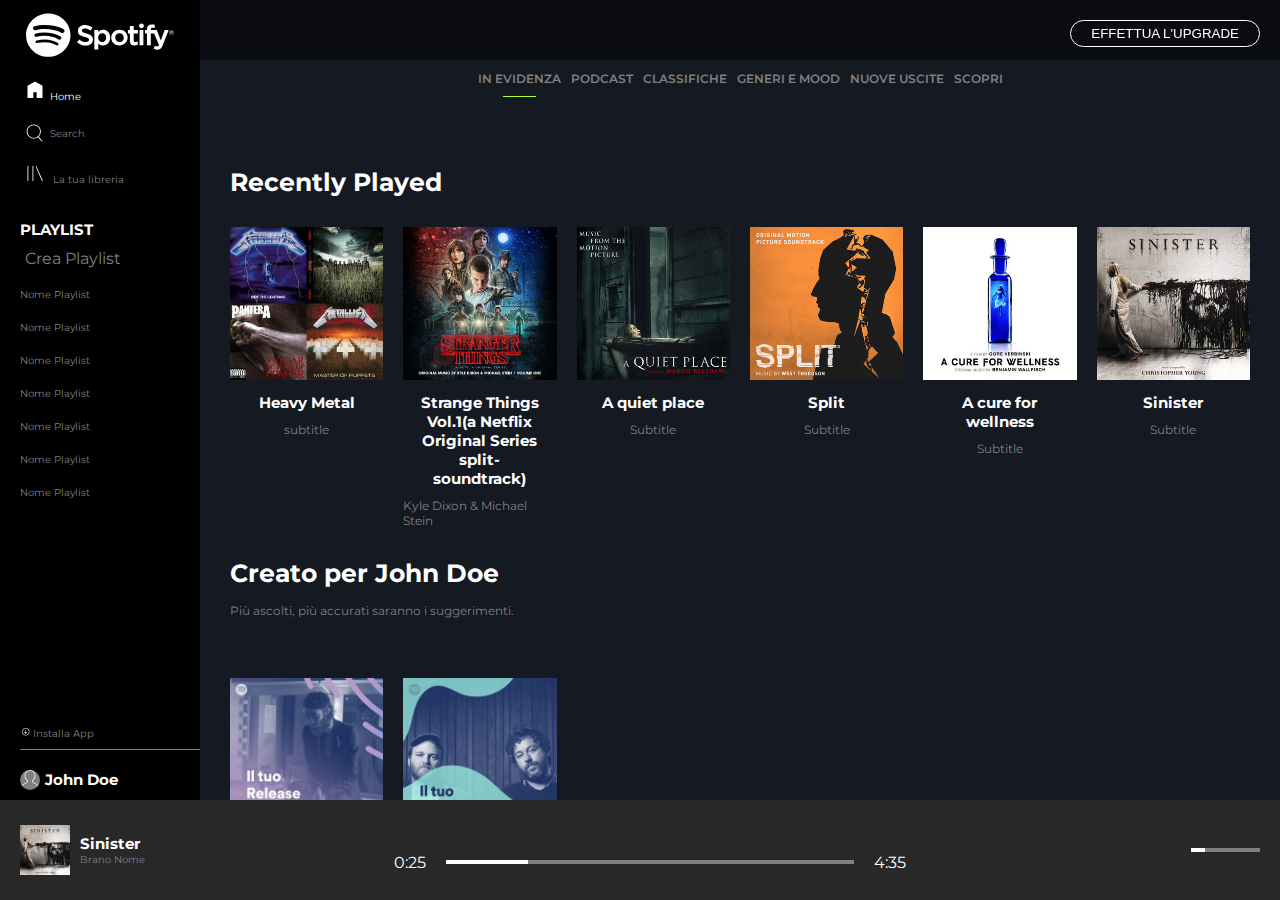
==== Bonus/index.html @ 760f502d "Esercizio completato. inizio bonus" ====
<!DOCTYPE html>
<html lang="en">
<head>
    <meta charset="UTF-8">
    <meta http-equiv="X-UA-Compatible" content="IE=edge">
    <meta name="viewport" content="width=device-width, initial-scale=1.0">
    <link rel="preconnect" href="https://fonts.googleapis.com">
    <link rel="preconnect" href="https://fonts.gstatic.com" crossorigin>
    <link href="https://fonts.googleapis.com/css2?family=Montserrat" rel="stylesheet">
    <link rel="stylesheet" href="https://cdnjs.cloudflare.com/ajax/libs/font-awesome/5.15.3/css/all.min.css" integrity="sha512-iBBXm8fW90+nuLcSKlbmrPcLa0OT92xO1BIsZ+ywDWZCvqsWgccV3gFoRBv0z+8dLJgyAHIhR35VZc2oM/gI1w==" crossorigin="anonymous" referrerpolicy="no-referrer" />
    <link rel="stylesheet" href="css/style.css">
    <title>Spotify Web</title>
</head>
<body >
    <main class="debug">
        <div class="overlay-top">
            <button>EFFETTUA L'UPGRADE</button>
        </div>
        <div class="wrapper">
            <!-- nav laterale floattante fixed (gestire la terza sezione)-->
            <nav class="left">
                <div class="logo">
                    <img id="full-logo" src="img/logo.svg" alt="logo">
                    <img id="small-logo" src="img/logo-small.svg" alt="small-logo">
                </div>
                <div class="nav-link">
                    <ul class="user-link">
                        <li class="left-border"><div class="white flex-nav">
                            <a href="#">
                                <svg viewBox="0 0 512 512" xmlns="http://www.w3.org/2000/svg"><path d="M448 463.746h-149.333v-149.333h-85.334v149.333h-149.333v-315.428l192-111.746 192 110.984v316.19z"></svg><span>Home</span></a>
                            </div>
                        </li>
                        <li>
                            <a href="#">
                                <div class="flex-nav" >
                                    <svg viewBox="0 0 512 512" xmlns="http://www.w3.org/2000/svg"><path d="M349.714 347.937l93.714 109.969-16.254 13.969-93.969-109.969q-48.508 36.825-109.207 36.825-36.826 0-70.476-14.349t-57.905-38.603-38.603-57.905-14.349-70.476 14.349-70.476 38.603-57.905 57.905-38.603 70.476-14.349 70.476 14.349 57.905 38.603 38.603 57.905 14.349 70.476q0 37.841-14.73 71.619t-40.889 58.921zM224 377.397q43.428 0 80.254-21.461t58.286-58.286 21.461-80.254-21.461-80.254-58.286-58.285-80.254-21.46-80.254 21.46-58.285 58.285-21.46 80.254 21.46 80.254 58.285 58.286 80.254 21.461z" fill-rule="evenodd"></svg>
                                    <span>Search</span>

                                </div>
                            </a>
                        </li>    
                        <li>
                            <div >
                               <a class="flex-nav" href="#">
                                   <div>
                                    <svg viewBox="0 0 512 512" xmlns="http://www.w3.org/2000/svg"><path d="M291.301 81.778l166.349 373.587-19.301 8.635-166.349-373.587zM64 463.746v-384h21.334v384h-21.334zM192 463.746v-384h21.334v384h-21.334z"></svg>
                                    <span>La tua libreria</span>
                                   </div>
                                  
                                </a>
                            </div>
                        </li>     
                    </ul>


                </div>
                <div class="playlist">
                    <h2>PLAYLIST</h2>
                    <div class="add-playlist">
                        <a href="#">
                            <i class="fas fa-plus-square"></i>
                            <span>Crea Playlist</span>
                        </a>
                    </div>
                    <ul class="name-list">
                        <li><p><a href="#"><span>Nome Playlist</span></a></p></li>
                        <li><p><a href="#"><span>Nome Playlist</span></a></p></li>
                        <li><p><a href="#"><span>Nome Playlist</span></a></p></li>
                        <li><p><a href="#"><span>Nome Playlist</span></a></p></li>
                        <li><p><a href="#"><span>Nome Playlist</span></a></p></li>
                        <li><p><a href="#"><span>Nome Playlist</span></a></p></li>
                        <li><p><a href="#"><span>Nome Playlist</span></a></p></li>
                    </ul>
                    <div class="nav-footer">
                        <div class="app-download">
                            <img class="resize-small" src="img/download.svg" alt="download">
                            <a href="#"><span>Installa App</span></a>

                        </div>
                        <div class="user-log">
                            <img class="resize-medium round-background" src="img/profile.svg" alt="user-profile-photo">
                            <h2>John Doe</h2>
                        </div>
                    </div>
                

                </div>
            </nav>
            <!-- /nav laterale -->
            <!-- sezione principale con overflow da gestire -->
            <section class="main-overflow left clearfix">
                <section class="row-nav">
                    <ul class="nostyle">
                        <li>
                            <div class="hr-li">
                               <a href="#">in evidenza</a> 
                            </div>
                            <hr>                            
                        </li>
                        <li>
                            <div class="hr-li">
                                <a href="#">podcast</a>
                            </div>
                        </li>    
                        <li>
                            <div class="hr-li">
                                <a href="#">classifiche</a>
                            </div>
                        </li>    
                        <li>
                            <div class="hr-li">
                                <a href="#">generi e mood</a>
                            </div>
                        </li>   
                        <li>
                            <div class="hr-li">
                                <a href="#">nuove uscite</a>
                            </div>
                        </li>    
                        <li>
                            <div class="hr-li">
                                <a href="#">scopri</a>
                            </div>
                        </li>    
                    </ul>
                </section>
                <section class="row">
                    <div class="title">
                        <h2>Recently Played</h2>
                    </div>
                    <div class="album">
                        <div class="img-square hover">
                                <img src="img/metal_lifting.jpg" alt="heavy metal">                            
                        </div>
                        <div class="img-square none">
                                <img src="img/metal_lifting.jpg" alt="heavy metal">
                            <div class="overlay-play"><i class="far fa-play-circle big"></i></div>
                        </div>                                     
                        <div class="album-info">
                            <h2>Heavy Metal</h2>
                            <p>subtitle</p>
                        </div>
                    </div>
                    <div class="album">
                        <div class="img-square hover">
                            <img src="img/stranger.jpeg" alt="strangerthings">
                        </div>
                        <div class="img-square none">
                            <img src="img/stranger.jpeg" alt="strangerthings">
                        <div class="overlay-play"><i class="far fa-play-circle big"></i></div>
                    </div>   
                        <div class="album-info">
                            <h2>Strange Things Vol.1(a Netflix Original Series split-soundtrack)</h2>
                            <p>Kyle Dixon & Michael Stein</p>
                        </div>
                    </div>
                    <div class="album">
                        <div class="img-square hover">
                            <img src="img/aquietplace.jpeg" alt="a quiet place">
                        </div>
                        <div class="img-square none">
                                <img src="img/aquietplace.jpeg" alt="a quiet place">
                            <div class="overlay-play"><i class="far fa-play-circle big"></i></div>
                        </div>   
                        <div class="album-info">
                            <h2>A quiet place</h2>
                            <p>Subtitle</p>
                        </div>
                    </div>
                    <div class="album">
                        <div class="img-square hover">
                            <img src="img/split.jpeg" alt="split-soundtracks">
                        </div>
                        <div class="img-square none">
                                <img src="img/split.jpeg" alt="split">
                            <div class="overlay-play"><i class="far fa-play-circle big"></i></div>
                        </div>   
                        <div class="album-info">
                            <h2>Split</h2>
                            <p>Subtitle</p>
                        </div>
                    </div>
                    <div class="album">
                        <div class="img-square hover">
                            <img src="img/cure.jpeg" alt="a cure for wellness">
                        </div>
                        <div class="img-square none">
                                <img src="img/cure.jpeg" alt="cure fo wellness">
                            <div class="overlay-play"><i class="far fa-play-circle big"></i></div>
                        </div>   
                        <div class="album-info">
                            <h2>A cure for wellness</h2>
                            <p>Subtitle</p>
                        </div>
                    </div>
                    <div class="album">
                        <div class="img-square hover">
                            <img src="img/sinister.jpeg" alt="sinister">
                        </div>
                        <div class="img-square none">
                                <img src="img/sinister.jpeg" alt="sinister">
                            <div class="overlay-play"><i class="far fa-play-circle big"></i></div>
                        </div>   
                        <div class="album-info">
                            <h2>Sinister</h2>
                            <p>Subtitle</p>
                        </div>
                    </div>

                </section>
                <section class="row">
                    <div class="title">
                        <h2>Creato per John Doe</h2>
                        <p>Più ascolti, più accurati saranno i suggerimenti.</p>
                    </div>
                    <div class="album">
                        <div class="img-square hover">
                            <img src="img/radar.jpeg" alt="Spotify-radar">
                        </div>
                        <div class="img-square none">
                                <img src="img/radar.jpeg" alt="Spotify-radar">
                            <div class="overlay-play"><i class="far fa-play-circle big"></i></div>
                        </div>   
                        <div class="album-info">
                            <h2>Release Radar</h2>
                        </div>
                    </div>
                    <div class="album">
                        <div class="img-square hover">
                            <img src="img/mixdaily.jpeg" alt="Spotify-mix">
                        </div>
                        <div class="img-square none">
                                <img src="img/mixdaily.jpeg" alt="Spotify-mix">
                            <div class="overlay-play"><i class="far fa-play-circle big"></i></div>
                        </div>   
                        <div class="album-info">
                            <h2>Daily Mix 1</h2>
                        </div>
                    </div>                    
                </section>
                <section class="row">
                    <div class="title">
                        <h2>Artisti più popolari</h2>
                        <p>Più ascolti, più accurati saranno i suggerimenti.</p>
                    </div>
                    <div class="album">
                        <div class="img-square hover">
                            <img src="img/youg.jpeg" alt="Lana del Rei">
                        </div>
                        <div class="img-square none">
                                <img src="img/youg.jpeg" alt="Lana del Rei">
                            <div class="overlay-play"><i class="far fa-play-circle big"></i></div>
                        </div>   
                        <div class="album-info">
                            <h2>Lana del Rei</h2>
                        </div>
                    </div>
                    <div class="album">
                        <div class="img-square hover">
                            <img src="img/einaudi.jpeg" alt="Einaudi">
                        </div>
                        <div class="img-square none">
                                <img src="img/einaudi.jpeg" alt="Einaudi">
                            <div class="overlay-play"><i class="far fa-play-circle big"></i></div>
                        </div>   
                        <div class="album-info">
                            <h2>Ludovico Einaudi</h2>
                        </div>
                    </div>                    
                </section>            
            </section>
            <!-- /sezione principale --> 
            <!-- footer floattante? fixed sotto -->
            <footer class="left">
                <section class="currently-listening">
                    <img src="img/sinister.jpeg" alt="Sister album">
                    <div class="artist-song">
                        <h2>Sinister</h2>
                        <a href="#"><p>Brano Nome</p></a>
                    </div>
                    <div class="like">
                        <a href="#"><i class="far fa-heart"></i></a>
                        <a href="#"><i class="far fa-folder"></i></a>
                    </div>
                    
                </section>
                <section class="play-settings">
                    <section class="play-buttons">
                        <ul class="nostyle">
                            <li><a href="#"><i class="fas fa-random"></i></a></li>
                            <li><a href="#"><i class="fas fa-step-backward"></i></a></li>
                            <li><a href="#"><i class="far fa-play-circle big"></i></a></li>
                            <li><a href="#"><i class="fas fa-step-forward"></i></a></li>
                            <li><a href="#"><i class="fas fa-redo-alt"></i></a></li>
                        </ul>
                    </section>
                    <section class="time-bar">
                        <div class="time-remaining">
                            <p>0:25</p>
                        </div>
                        <div class="bar">
                            <div class="white-bar relative">
                                <div class="scroll-ball"></div>
                            </div>
                        </div>
                        <div class="tim-total">
                            <p>4:35</p>
                        </div>
                    </section>
                </section>
                <section class="settings">
                    <ul class="nostyle-volume">
                        <li><a href="#"><i class="fas fa-list"></i></a></li>
                        <li><a href="#"><i class="fas fa-desktop"></i></a></li>
                        <li><a href="#"><i class="fas fa-volume-up"></i></a></li>
                    </ul>
                    <div class="volume-bar">
                        <div class="actual-volume relative">
                            <div class="scroll-ball"></div>
                        </div>
                    </div>
                </section>

            </footer>
            <!-- /footer  -->
        </div>
        
       
    </main>
</body>
</html>
---- Bonus/css/style.css ----
* {
    margin: 0;
    padding: 0;
    box-sizing: border-box;

}
/* common */
main {
    width: 100%;
    height: 100vh;
    font-family: 'Montserrat', sans-serif;
    color: gray;  

}
svg {
    height: 20px;
    margin: 0 5px;
    fill: white;
}
.wrapper {
    width: 100%;
    height: 100%;
}
nav {
    position: relative;
    display: flex;
    width: 200px;
    height: calc(100% - 100px);
    flex-direction: column;
    justify-content: flex-start;
    align-items: flex-start;
    background-color: black;
    overflow:hidden;

}
.main-overflow {
    width: calc(100% - 200px);
    height: calc(100% - 100px);
    padding-top: 60px;
    background-color: #141922;
    overflow-y: auto;
}
footer {
    width: 100%;
    height: 100px;
    background-color: #282828;
    display: flex;
    justify-content: space-between;
    align-items: center;
}
.left {
    float: left;
}
.clearfix::after{
    content: "";
    display: table;
    clear: both;
}
/* /common */
/* overlay-top */
.overlay-top {
    position: absolute;
    top: 0;
    left: 0;
    height: 60px;
    width: 100%;
    background-color: rgba(0, 0, 0, 0.5);
}
button {
    position: fixed;
    top: 20px;
    right: 20px;
    padding: 5px 20px;
    background-color: transparent   ;
    border-radius: 20px;
    color: white;
    border: 1px white solid;
}
/* /overlay-top */
/* nav */


.white>a>span {
    color: white;
}
.logo{
    display: flex;
    justify-content: center;
    align-items: center;
    width: 100%;
    height: 70px;
}
.logo>img{
    width: 150px;
}
#small-logo {
    display: none;
}
.nav-link{
    height: 150px;

}
.nav-link>ul,
.playlist>ul {
    display: flex;
    flex-direction: column;
    list-style: none;

}
a {
    text-decoration: none;
    color: gray;

}
.user-link>li {
    font-size: 10px;
    padding: 10px 20px;
}
.user-link>li>a>img,
.flex-nav {
    display: flex;
    width: 180px;
    justify-content: flex-start;
    align-items: center;
    flex-direction: row;
}
.flex-nav img {
    width: 20px;
}

.overlay-nav-search {
    position: fixed;
    top: 122px;
    left: 20px;
    width: 20px;
    height: 20px;
    background-color: rgba(0, 0, 0, 0.5);
    z-index: 2;
}
.overlay-nav-library {
    position: fixed;
    top: 162px;
    left: 20px;
    width: 20px;
    height: 20px;
    background-color: rgba(0, 0, 0, 0.5);
    z-index: 2;
}
.playlist {
    display: flex;
    flex-direction: column;
    justify-content: flex-start;
    height: calc(100% - 220px);
    width: 100%;
}
h2 {
    color: white;
    font-size: 15px;
}
.playlist h2 {
    padding-left: 20px;
}
.add-playlist>a {
    display: flex;
    height: 100%;
    width: 100%;
    justify-content: flex-start;
    align-items: center;
    padding: 10px 20px;
}
.add-playlist>a>i {
    font-size: 40px;
    padding-right: 5px;
}
.black {
    color: black;
}
.name-list{
    padding-left: 20px;
    min-height: 60%;
    height: 80%;
    overflow-y: auto;


}
.name-list>li {
    font-size: 10px;
    padding: 10px 0;
}
.nav-footer {
    display: flex;
    flex-direction: column;
    justify-content: center;
    align-items: flex-start;    
    width: 200px;
    font-size: 10px;
    padding-left: 20px;
    background-color: black;
}
.resize-small {
    width: 10px;
}
.resize-medium {
    width: 20px;
}
.app-download {
    padding-bottom: 10px;
    line-height: 10px;
    text-align: center;
}
.round-background {
    width: 20px;
    height: 20px;
    border-radius: 50%;
    background-color: gray;
}
.user-log {
    display: flex;
    line-height: 20px;
    text-align: center;
    width: 100%;
    font-size: 10px;
    padding: 20px 0 10px;
    border-top: 1px solid grey;
}
.user-log>h2 {
    padding-left: 5px;
}
/* /nav */

/* .main-overflow */
.row-nav {
    display: flex;
    height: 5%;
    width: 100%;
    margin-bottom: 40px;
}
.row-nav>.nostyle {
    text-transform: uppercase;
}
/* .row-nav>.nostyle>li>a, */
.hr-li {
    font-size: 12px;
    font-weight: 600;
    padding: 10px 5px;
    color: gray;
}
hr {
    height: 1px;
    background-color: greenyellow;
    border: none;
    margin: 0 30px;
}
.row {
    display: flex;
    justify-content: flex-start;
    align-items: flex-start;
    flex-wrap: wrap;
    padding: 0 20px;    
    width: 100%;
}
.title {
    padding: 30px 0;
}
.title>h2 {
    font-size: 25px;
    padding-left: 10px;
}
.title>p {
    font-size: 12px;
    padding: 15px 10px 30px;
}
.row .title {
    justify-self: flex-start;
    align-self: flex-start;
    width: 100%;
    height: 10%;
}
.album {
    width: calc(100% / 6);
    height: 90%;
    overflow-y: visible;
    padding: 0 10px;
    font-size: 12px;
}
.album-info h2 {
    text-align: center;
    padding: 10px;
}
.album-info {
    display: flex;
    flex-direction: column;
    flex-wrap: wrap;
    align-items: center;
}
.album img {
    height: 100%;
    width: 100%;
}
.relative {
    position: relative; 
}
.absolute{
    position: absolute;
    top: 0;
    left: 0;
}
.img-square {
    position: relative;     
    height: 100%;
    width: 100%;
}
.album .none  {
    display: none;
}
.overlay-play {
    position: absolute;
    /* display: none; */
    display: flex;
    justify-content: center;
    align-items: center;
    top: 0%;
    left: 0;
    width: 100%;
    height: 100%;
    background-color: rgba(0, 0, 0, 0.5);
    z-index: 5;
}
.overlay-play i {
    font-size: 8em;
    color: white;
}

/* /.main-overflow */

/* footer */
.currently-listening {
    display: flex;
    flex-direction: row;
    height: 100%;
    width: 230px;
    align-items: center;
    justify-content: flex-start;
    margin-left: 20px;
}
.like {
    display: flex;
    flex-wrap: wrap;
    align-items: center;
    justify-content: center;
    width: 20%;
    height: 20%;
    padding-left: 5px;
}
.artist-song {
    font-size: 10px;
}
.currently-listening img {
    height: 50%;
    padding-right: 10px;
}
.like>a>i {
    padding-right: 10px;
}
.play-settings {
    width: 40%;
    height: 100%;
    display: flex;
    flex-direction: column;
    justify-content: center;
    align-items: center;
    padding: 20px 0;
}
.play-buttons {
    font-size: 15px;
    width: 100%;
}
.big {
    font-size: 20px;
}
.nostyle {
    display: flex;
    flex-direction: row;
    list-style: none;
    justify-content: center;
    align-items: center;
    width: 100%;
    height: 100%;
}
.nostyle>li>a,
.nostyle-volume>li>a {
    color:white;
    padding: 0 10px;
}
.bar {
    display: block;
    height: 4px;
    width: 80%;
    background-color: gray;
    margin: 0 20px;
}
.white-bar {
    width: 20%;
    height: 100%;
    background-color: white;

}
.settings {
    display: flex;
    flex-direction: row;
    justify-content: flex-end;
    align-items: center;
    width: 230px;
    height: 100%;
}
.time-bar {
    display: flex;
    flex-direction: row;
    justify-content: center;
    align-items: center;
    color:white;
    width: 100%;
    height: 100%;
}
.nostyle-volume {
    display: flex;
    flex-direction: row;
    list-style: none;
    justify-content: center;
    align-items: center;
    width: 30%;
    height: 100%;
}
.volume-bar {
    height: 4px;
    width: 30%;
    background-color: gray;
    margin: 0 20px;
}
.actual-volume {
    width: 20%;
    height: 100%;
    background-color: white;

}
.scroll-ball {
    position: absolute;
    display: none;
    top: -3px;
    right: 0;
    width: 10px;
    height: 10px;
    border-radius: 50%;
    background-color: white;

}


/* /footer */
/* hover */
a:link {
    color: gray;
}

a:hover,
a:active,
a:focus,
a>.flex-nav:hover {
    color: white;
}
.left-border:hover {
    border-left: 4px solid lightgreen;
}
.btn-playlist:hover {
    display: none;
}

.album:hover .hover{
    display: none;
}
.album:hover .none{
    display: inline-block;
}
.white-bar:hover,
.actual-volume:hover  {
    background-color: greenyellow;
}
.white-bar:hover .scroll-ball,
.actual-volume:hover .scroll-ball {
    display: block;
}
.play-buttons:hover .big{
    font-size: 25px;
}
button:hover {
    padding: 8px 25px;
}
/* /hover  */

/* @media query */
@media all and (max-width: 1070px) {
    .album {
        width: calc(1070px / 4);
    }
}

    

@media screen and (max-width: 600px) {
    #small-logo {        
        display: block;
        width: 20px;
    }
    #full-logo {
        display: none;
    }
    .add-playlist,
    a>span,    
    nav h2 {
        display: none;
    }
    nav {
        width: 50px;
    }
    .nav-footer{
        width: 49px;
        align-items: center;

    }

    .main-overflow {
        width: calc(100% - 50px);
    }
    .app-download {
        display: flex;
        width: 50px;
        justify-content: center;
        align-items: center;
        padding-right: 10px;
    }
    .user-log {
        border: 0;
        margin-right: 10px;
    }
    .resize-small {
        margin-right: 10px;

    }

    .nav-footer,
    .logo {
        align-items: center;
        justify-content: center;
    }
    .album {
        width: calc(1400px / 6);
    }
}

/* @media screen and (max-height: 600px) {

    .overlay-top {
        display: none;
    }    
} */

/* /@media query */

/* .debug nav {
    background-color: aqua;
} */

/* 
.debug .main-overflow {
    background-color: cornflowerblue;
} */
/* .debug footer {
    background-color: orange;
} */
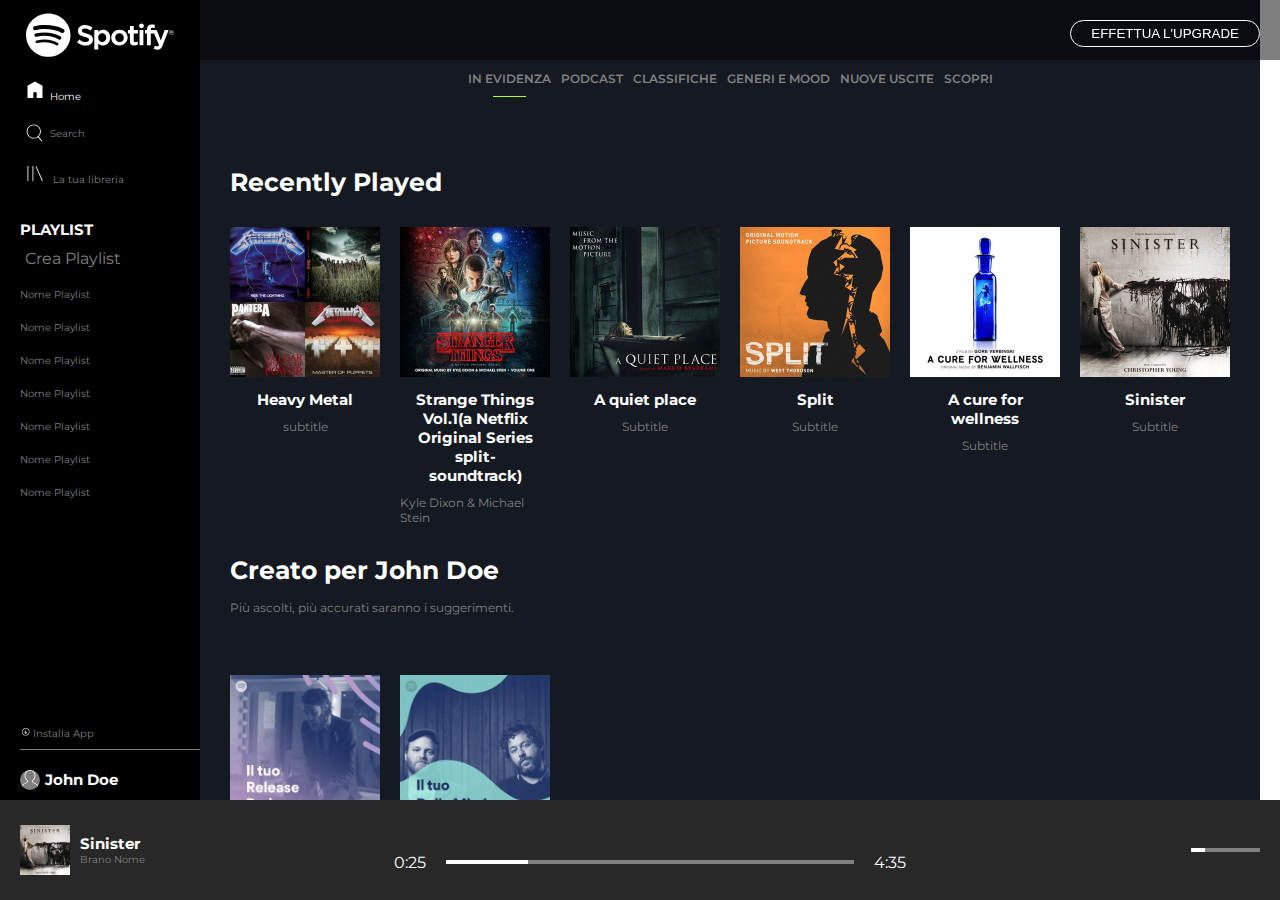
==== commit f22b71b6: "Flex-instead-of-float" ====
--- a/Bonus/index.html
+++ b/Bonus/index.html
@@ -16,9 +16,9 @@
         <div class="overlay-top">
             <button>EFFETTUA L'UPGRADE</button>
         </div>
-        <div class="wrapper">
+        <div class="wrapper flex">
             <!-- nav laterale floattante fixed (gestire la terza sezione)-->
-            <nav class="left">
+            <nav>
                 <div class="logo">
                     <img id="full-logo" src="img/logo.svg" alt="logo">
                     <img id="small-logo" src="img/logo-small.svg" alt="small-logo">
@@ -88,7 +88,7 @@
             </nav>
             <!-- /nav laterale -->
             <!-- sezione principale con overflow da gestire -->
-            <section class="main-overflow left clearfix">
+            <section class="main-overflow">
                 <section class="row-nav">
                     <ul class="nostyle">
                         <li>
@@ -271,7 +271,7 @@
             </section>
             <!-- /sezione principale --> 
             <!-- footer floattante? fixed sotto -->
-            <footer class="left">
+            <footer>
                 <section class="currently-listening">
                     <img src="img/sinister.jpeg" alt="Sister album">
                     <div class="artist-song">
--- a/Bonus/css/style.css
+++ b/Bonus/css/style.css
@@ -34,7 +34,7 @@
 
 }
 .main-overflow {
-    width: calc(100% - 200px);
+    width: calc(100% - 220px);
     height: calc(100% - 100px);
     padding-top: 60px;
     background-color: #141922;
@@ -55,6 +55,10 @@
     content: "";
     display: table;
     clear: both;
+}
+.flex {
+    display: flex;
+    flex-wrap: wrap;
 }
 /* /common */
 /* overlay-top */
@@ -204,7 +208,7 @@
     width: 20px;
 }
 .app-download {
-    padding-bottom: 10px;
+    padding: 10px 0;
     line-height: 10px;
     text-align: center;
 }
@@ -458,10 +462,6 @@
 
 /* /footer */
 /* hover */
-a:link {
-    color: gray;
-}
-
 a:hover,
 a:active,
 a:focus,
@@ -556,14 +556,11 @@
         width: calc(1400px / 6);
     }
 }
-
-/* @media screen and (max-height: 600px) {
-
+@media  all and (max-height: 600px) {
     .overlay-top {
         display: none;
-    }    
-} */
-
+    }
+}
 /* /@media query */
 
 /* .debug nav {
